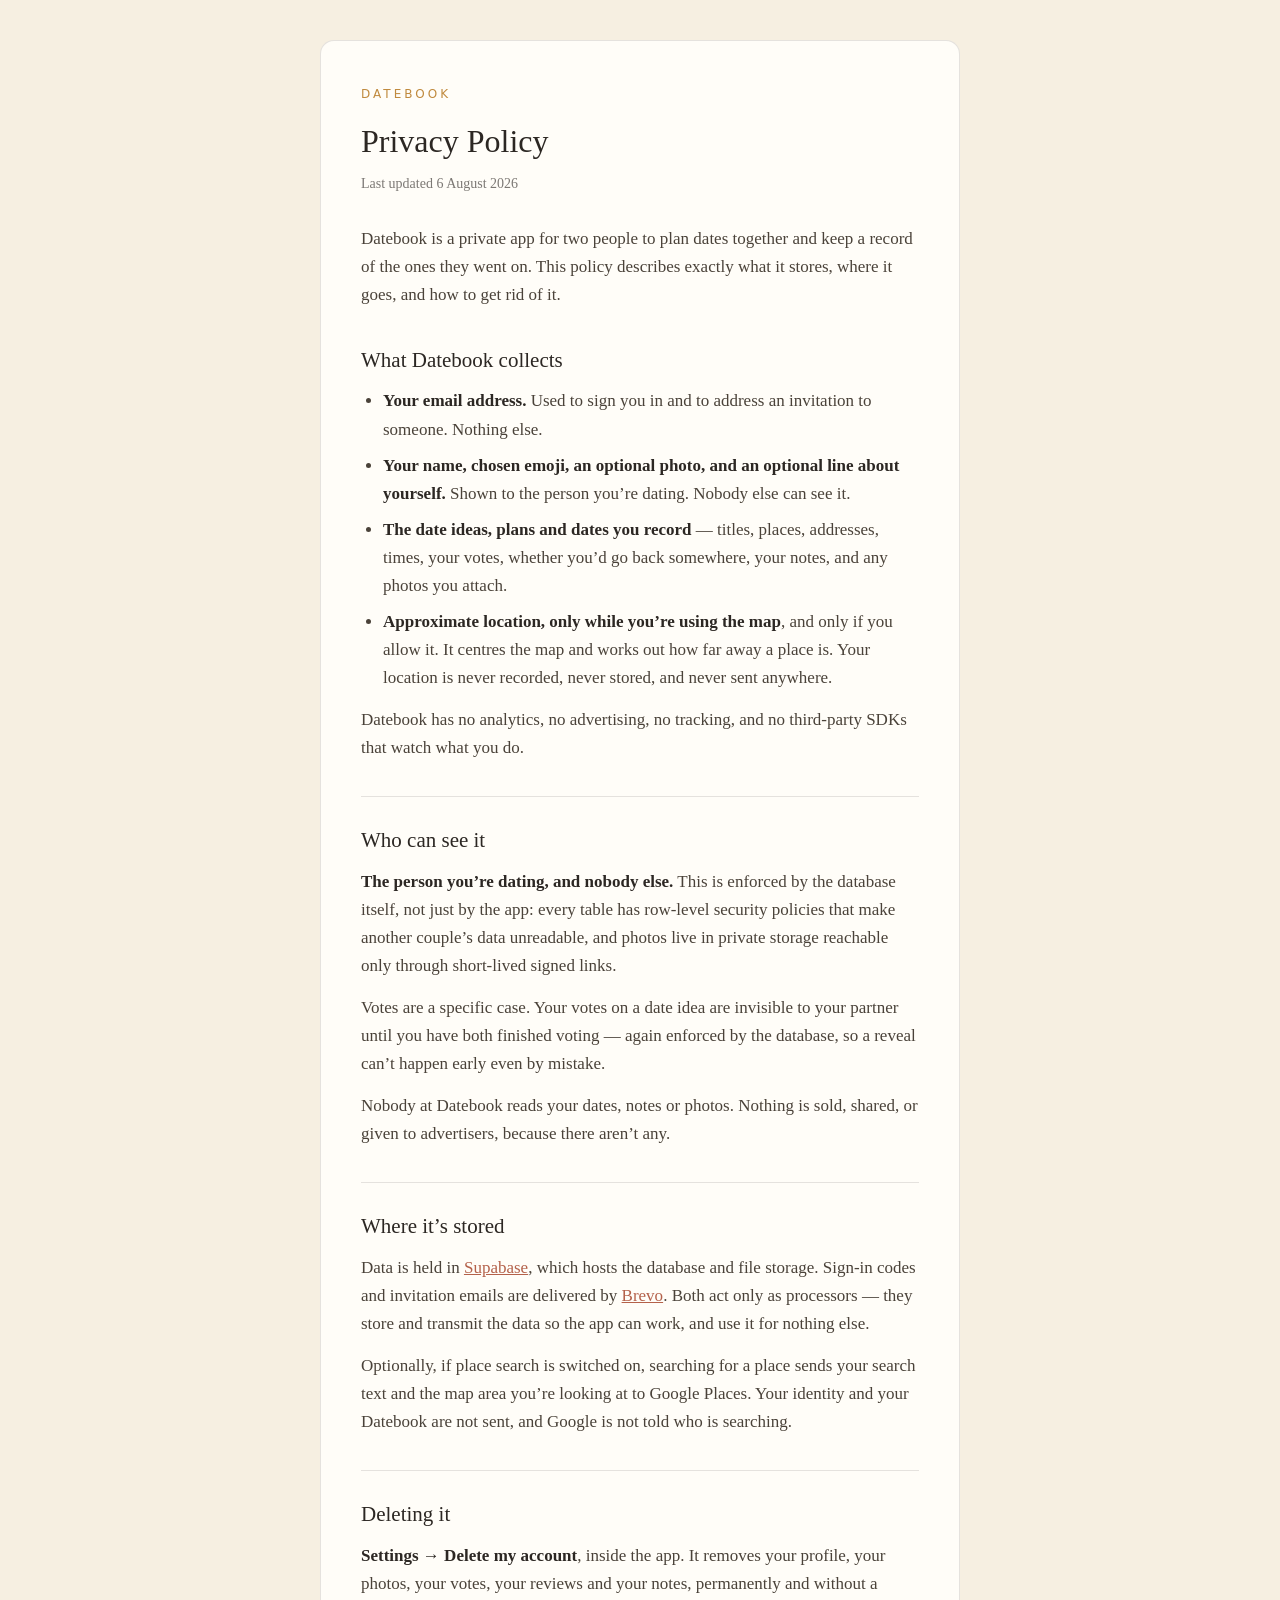
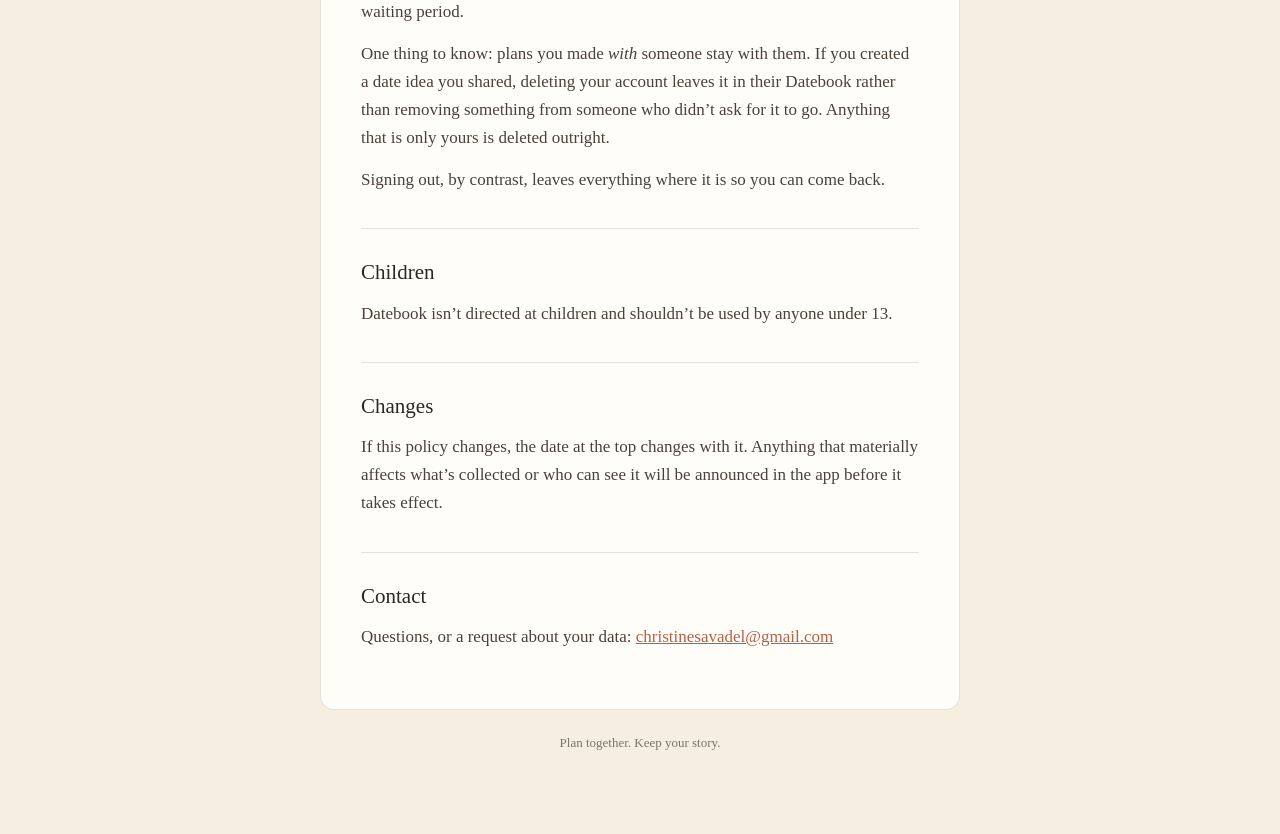
==== privacy.html @ 8da7a086 "The privacy policy, somewhere a browser can reach it App Store Connect wants a URL. The app repo is " ====
<!doctype html>
<html lang="en">
  <head>
    <meta charset="utf-8" />
    <meta name="viewport" content="width=device-width, initial-scale=1" />
    <title>Datebook — Privacy Policy</title>
    <meta
      name="description"
      content="What Datebook stores, who can see it, and how to delete it."
    />
    <style>
      /* Self-contained: no fonts, scripts or images fetched from anywhere, so
         the page works offline, loads instantly, and cannot itself become a
         way of tracking whoever reads a privacy policy. */
      :root {
        --paper: #f6efe1;
        --card: #fffdf8;
        --ink: #2c2723;
        --ink-soft: #4a4239;
        --muted: rgba(44, 39, 35, 0.62);
        --line: rgba(44, 39, 35, 0.12);
        --terracotta: #b4614a;
        --gold: #c08a3e;
      }
      * { box-sizing: border-box; }
      body {
        margin: 0;
        padding: 40px 20px 80px;
        background: var(--paper);
        color: var(--ink-soft);
        font-family: Georgia, "Times New Roman", serif;
        font-size: 17px;
        line-height: 1.65;
      }
      main {
        max-width: 640px;
        margin: 0 auto;
        background: var(--card);
        border: 1px solid var(--line);
        border-radius: 14px;
        padding: 44px 40px;
      }
      .eyebrow {
        margin: 0;
        font-size: 12px;
        letter-spacing: 3px;
        text-transform: uppercase;
        color: var(--gold);
        font-family: system-ui, -apple-system, sans-serif;
      }
      h1 { margin: 10px 0 4px; font-size: 32px; font-weight: normal; color: var(--ink); }
      .updated { margin: 0 0 30px; font-size: 14px; color: var(--muted); }
      h2 {
        margin: 34px 0 10px;
        font-size: 21px;
        font-weight: normal;
        color: var(--ink);
        border-top: 1px solid var(--line);
        padding-top: 26px;
      }
      h2:first-of-type { border-top: none; padding-top: 0; }
      p { margin: 0 0 14px; }
      strong { color: var(--ink); }
      a { color: var(--terracotta); }
      ul { margin: 0 0 14px; padding-left: 22px; }
      li { margin-bottom: 8px; }
      footer {
        max-width: 640px;
        margin: 22px auto 0;
        text-align: center;
        font-size: 13px;
        color: var(--muted);
      }
      @media (max-width: 560px) {
        body { padding: 24px 14px 60px; }
        main { padding: 30px 22px; border-radius: 12px; }
        h1 { font-size: 27px; }
      }
    </style>
  </head>
  <body>
    <main>
      <p class="eyebrow">Datebook</p>
      <h1>Privacy Policy</h1>
      <p class="updated">Last updated 6 August 2026</p>

      <p>
        Datebook is a private app for two people to plan dates together and keep a record of
        the ones they went on. This policy describes exactly what it stores, where it goes,
        and how to get rid of it.
      </p>

      <h2>What Datebook collects</h2>
      <ul>
        <li>
          <strong>Your email address.</strong> Used to sign you in and to address an
          invitation to someone. Nothing else.
        </li>
        <li>
          <strong>Your name, chosen emoji, an optional photo, and an optional line about
          yourself.</strong> Shown to the person you&rsquo;re dating. Nobody else can see it.
        </li>
        <li>
          <strong>The date ideas, plans and dates you record</strong> — titles, places,
          addresses, times, your votes, whether you&rsquo;d go back somewhere, your notes,
          and any photos you attach.
        </li>
        <li>
          <strong>Approximate location, only while you&rsquo;re using the map</strong>, and
          only if you allow it. It centres the map and works out how far away a place is.
          Your location is never recorded, never stored, and never sent anywhere.
        </li>
      </ul>
      <p>
        Datebook has no analytics, no advertising, no tracking, and no third-party SDKs that
        watch what you do.
      </p>

      <h2>Who can see it</h2>
      <p>
        <strong>The person you&rsquo;re dating, and nobody else.</strong> This is enforced by
        the database itself, not just by the app: every table has row-level security policies
        that make another couple&rsquo;s data unreadable, and photos live in private storage
        reachable only through short-lived signed links.
      </p>
      <p>
        Votes are a specific case. Your votes on a date idea are invisible to your partner
        until you have both finished voting — again enforced by the database, so a reveal
        can&rsquo;t happen early even by mistake.
      </p>
      <p>
        Nobody at Datebook reads your dates, notes or photos. Nothing is sold, shared, or
        given to advertisers, because there aren&rsquo;t any.
      </p>

      <h2>Where it&rsquo;s stored</h2>
      <p>
        Data is held in <a href="https://supabase.com">Supabase</a>, which hosts the database
        and file storage. Sign-in codes and invitation emails are delivered by
        <a href="https://www.brevo.com">Brevo</a>. Both act only as processors — they store
        and transmit the data so the app can work, and use it for nothing else.
      </p>
      <p>
        Optionally, if place search is switched on, searching for a place sends your search
        text and the map area you&rsquo;re looking at to Google Places. Your identity and your
        Datebook are not sent, and Google is not told who is searching.
      </p>

      <h2>Deleting it</h2>
      <p>
        <strong>Settings → Delete my account</strong>, inside the app. It removes your
        profile, your photos, your votes, your reviews and your notes, permanently and
        without a waiting period.
      </p>
      <p>
        One thing to know: plans you made <em>with</em> someone stay with them. If you created
        a date idea you shared, deleting your account leaves it in their Datebook rather than
        removing something from someone who didn&rsquo;t ask for it to go. Anything that is
        only yours is deleted outright.
      </p>
      <p>Signing out, by contrast, leaves everything where it is so you can come back.</p>

      <h2>Children</h2>
      <p>
        Datebook isn&rsquo;t directed at children and shouldn&rsquo;t be used by anyone under
        13.
      </p>

      <h2>Changes</h2>
      <p>
        If this policy changes, the date at the top changes with it. Anything that materially
        affects what&rsquo;s collected or who can see it will be announced in the app before
        it takes effect.
      </p>

      <h2>Contact</h2>
      <p>
        Questions, or a request about your data:
        <a href="mailto:christinesavadel@gmail.com">christinesavadel@gmail.com</a>
      </p>
    </main>
    <footer>Plan together. Keep your story.</footer>
  </body>
</html>
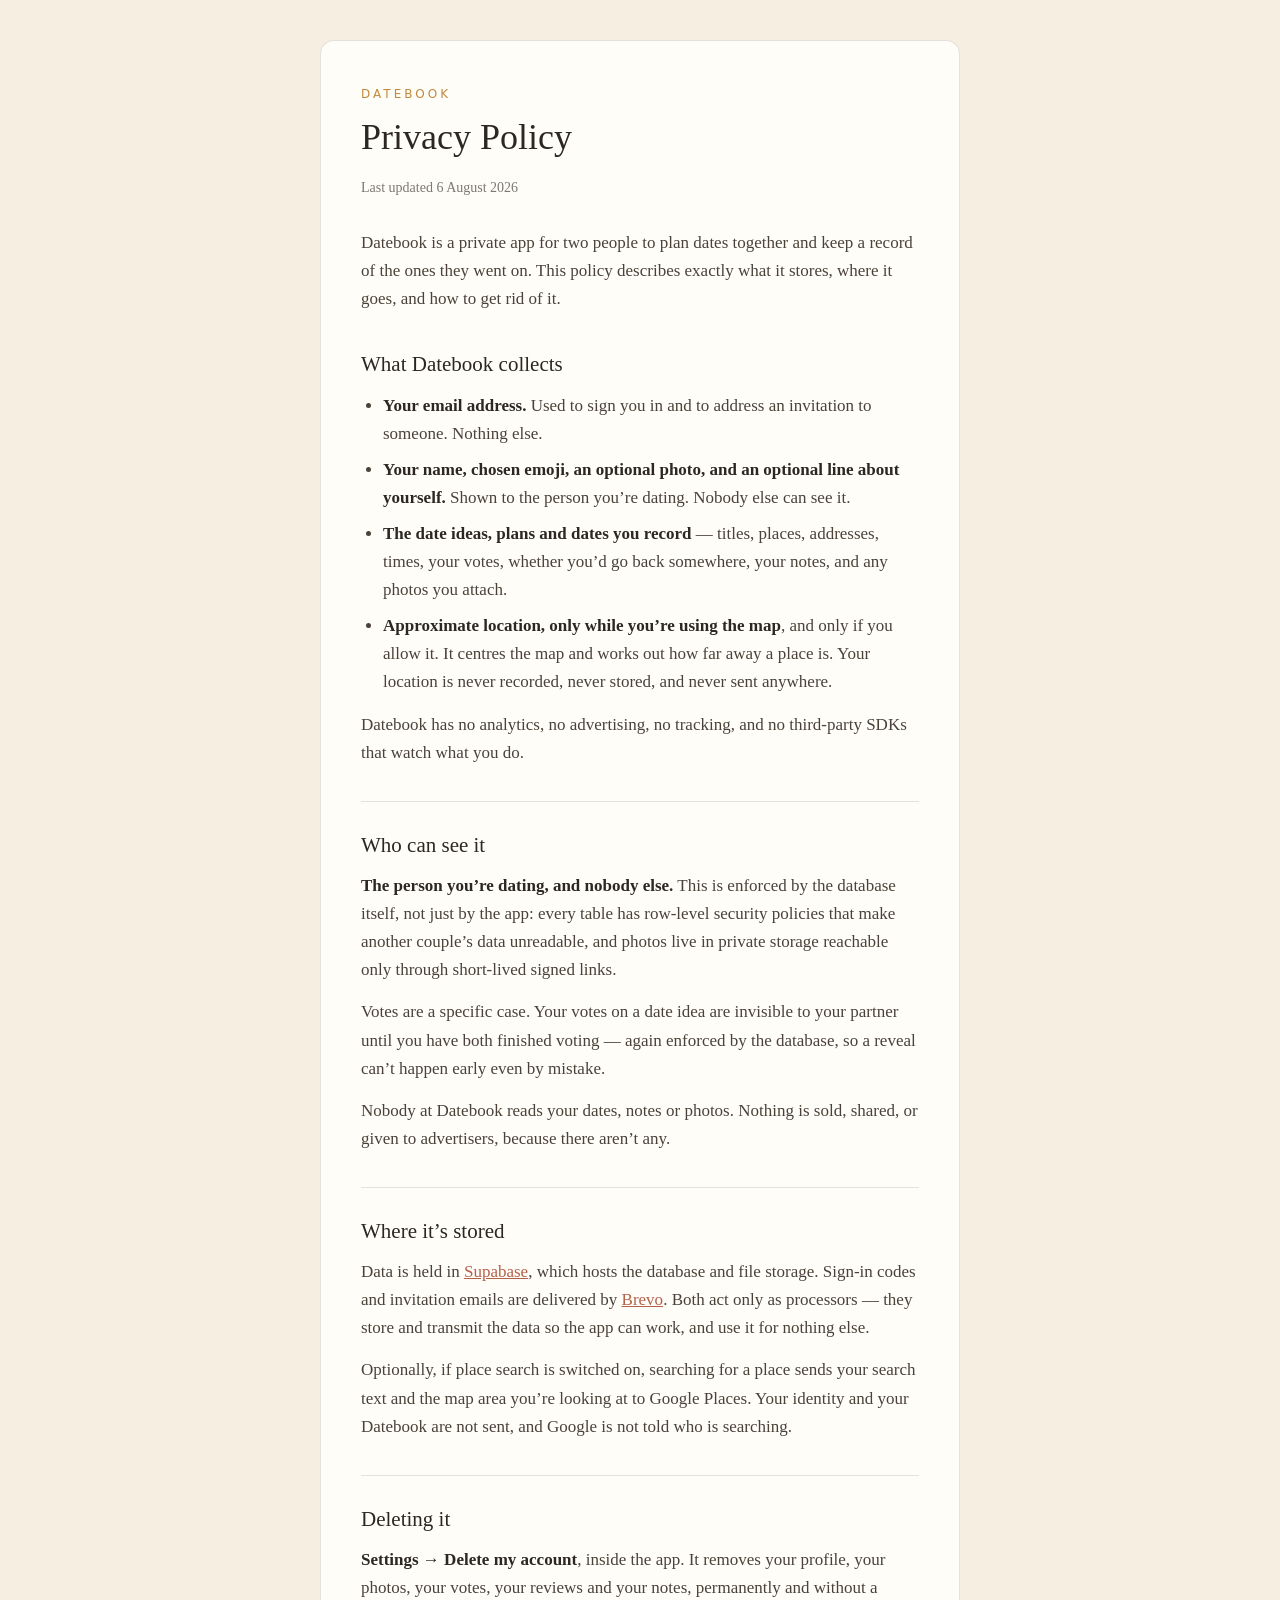
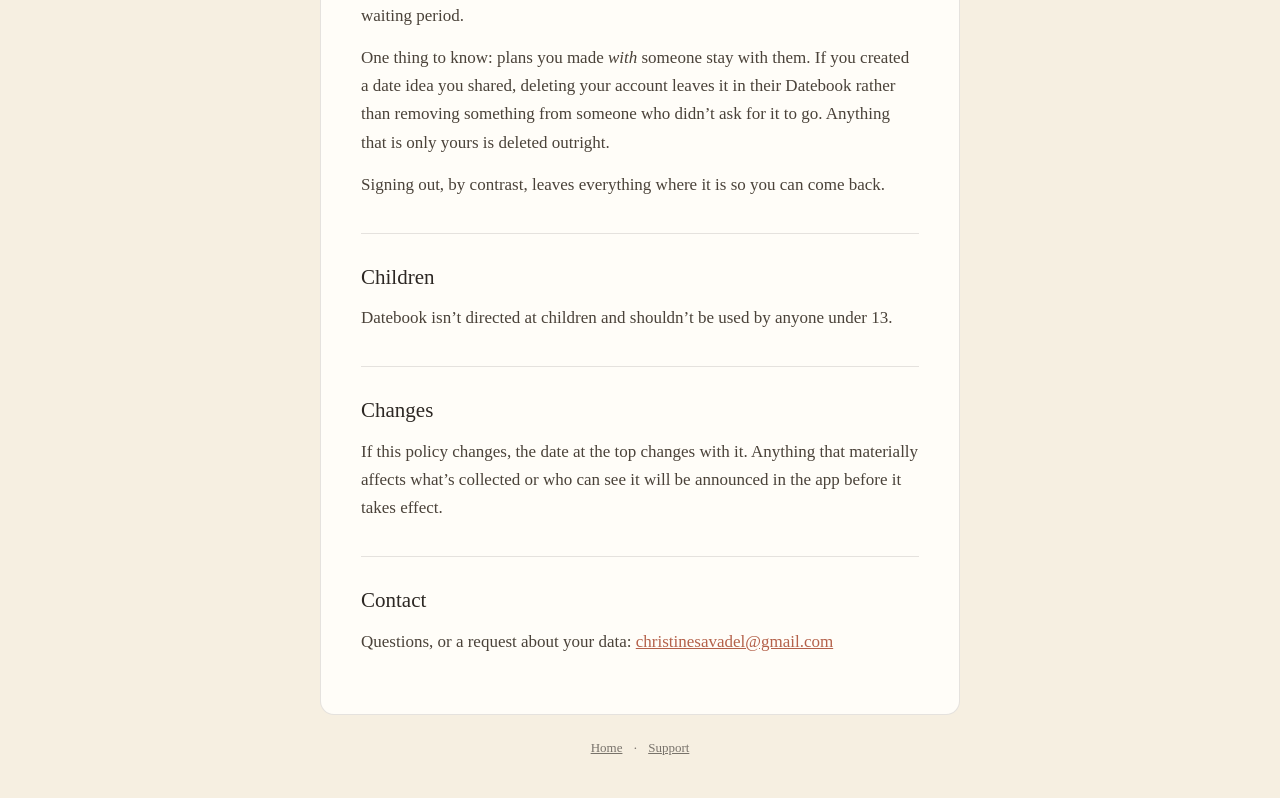
==== commit e5f4574d: "A landing page, a support page, and a handler for share links Three things the app needs from a webs" ====
--- a/privacy.html
+++ b/privacy.html
@@ -8,78 +8,11 @@
       name="description"
       content="What Datebook stores, who can see it, and how to delete it."
     />
-    <style>
-      /* Self-contained: no fonts, scripts or images fetched from anywhere, so
-         the page works offline, loads instantly, and cannot itself become a
-         way of tracking whoever reads a privacy policy. */
-      :root {
-        --paper: #f6efe1;
-        --card: #fffdf8;
-        --ink: #2c2723;
-        --ink-soft: #4a4239;
-        --muted: rgba(44, 39, 35, 0.62);
-        --line: rgba(44, 39, 35, 0.12);
-        --terracotta: #b4614a;
-        --gold: #c08a3e;
-      }
-      * { box-sizing: border-box; }
-      body {
-        margin: 0;
-        padding: 40px 20px 80px;
-        background: var(--paper);
-        color: var(--ink-soft);
-        font-family: Georgia, "Times New Roman", serif;
-        font-size: 17px;
-        line-height: 1.65;
-      }
-      main {
-        max-width: 640px;
-        margin: 0 auto;
-        background: var(--card);
-        border: 1px solid var(--line);
-        border-radius: 14px;
-        padding: 44px 40px;
-      }
-      .eyebrow {
-        margin: 0;
-        font-size: 12px;
-        letter-spacing: 3px;
-        text-transform: uppercase;
-        color: var(--gold);
-        font-family: system-ui, -apple-system, sans-serif;
-      }
-      h1 { margin: 10px 0 4px; font-size: 32px; font-weight: normal; color: var(--ink); }
-      .updated { margin: 0 0 30px; font-size: 14px; color: var(--muted); }
-      h2 {
-        margin: 34px 0 10px;
-        font-size: 21px;
-        font-weight: normal;
-        color: var(--ink);
-        border-top: 1px solid var(--line);
-        padding-top: 26px;
-      }
-      h2:first-of-type { border-top: none; padding-top: 0; }
-      p { margin: 0 0 14px; }
-      strong { color: var(--ink); }
-      a { color: var(--terracotta); }
-      ul { margin: 0 0 14px; padding-left: 22px; }
-      li { margin-bottom: 8px; }
-      footer {
-        max-width: 640px;
-        margin: 22px auto 0;
-        text-align: center;
-        font-size: 13px;
-        color: var(--muted);
-      }
-      @media (max-width: 560px) {
-        body { padding: 24px 14px 60px; }
-        main { padding: 30px 22px; border-radius: 12px; }
-        h1 { font-size: 27px; }
-      }
-    </style>
+    <link rel="stylesheet" href="style.css" />
   </head>
   <body>
     <main>
+      <article>
       <p class="eyebrow">Datebook</p>
       <h1>Privacy Policy</h1>
       <p class="updated">Last updated 6 August 2026</p>
@@ -178,7 +111,12 @@
         Questions, or a request about your data:
         <a href="mailto:christinesavadel@gmail.com">christinesavadel@gmail.com</a>
       </p>
+      </article>
     </main>
-    <footer>Plan together. Keep your story.</footer>
+    <footer>
+      <a href="/datebook-web/">Home</a>
+      <span aria-hidden="true">·</span>
+      <a href="support.html">Support</a>
+    </footer>
   </body>
 </html>
--- a/style.css
+++ b/style.css
@@ -0,0 +1,164 @@
+/* Shared by every page here. Self-contained on purpose: no fonts, scripts or
+   images fetched from anywhere, so a site that says it doesn't track people
+   doesn't quietly call out to three other companies to render itself. */
+:root {
+  --paper: #f6efe1;
+  --card: #fffdf8;
+  --ink: #2c2723;
+  --ink-soft: #4a4239;
+  --muted: rgba(44, 39, 35, 0.62);
+  --line: rgba(44, 39, 35, 0.12);
+  --terracotta: #b4614a;
+  --gold: #c08a3e;
+}
+
+* {
+  box-sizing: border-box;
+}
+
+body {
+  margin: 0;
+  padding: 40px 20px 40px;
+  background: var(--paper);
+  color: var(--ink-soft);
+  font-family: Georgia, 'Times New Roman', serif;
+  font-size: 17px;
+  line-height: 1.65;
+}
+
+main {
+  max-width: 640px;
+  margin: 0 auto;
+  background: var(--card);
+  border: 1px solid var(--line);
+  border-radius: 14px;
+  padding: 44px 40px;
+}
+
+.eyebrow {
+  margin: 0;
+  font-size: 12px;
+  letter-spacing: 3px;
+  text-transform: uppercase;
+  color: var(--gold);
+  font-family: system-ui, -apple-system, sans-serif;
+}
+
+h1 {
+  margin: 12px 0 18px;
+  font-size: 36px;
+  line-height: 1.15;
+  font-weight: normal;
+  color: var(--ink);
+}
+
+.lead {
+  margin: 0 0 8px;
+  font-size: 18px;
+}
+
+.steps {
+  margin-top: 34px;
+  border-top: 1px solid var(--line);
+}
+
+.steps > div {
+  padding-top: 22px;
+  margin-top: 22px;
+}
+
+.steps > div + div {
+  border-top: 1px solid var(--line);
+}
+
+.steps h2 {
+  margin: 0 0 6px;
+  font-size: 13px;
+  letter-spacing: 2px;
+  text-transform: uppercase;
+  color: var(--terracotta);
+  font-family: system-ui, -apple-system, sans-serif;
+}
+
+.steps p {
+  margin: 0;
+}
+
+.status {
+  margin: 34px 0 0;
+  padding-top: 24px;
+  border-top: 1px solid var(--line);
+  font-size: 15px;
+  color: var(--muted);
+}
+
+/* Long-form pages: privacy, support. */
+.updated {
+  margin: 0 0 30px;
+  font-size: 14px;
+  color: var(--muted);
+}
+
+article h2 {
+  margin: 34px 0 10px;
+  font-size: 21px;
+  font-weight: normal;
+  color: var(--ink);
+  border-top: 1px solid var(--line);
+  padding-top: 26px;
+}
+
+article h2:first-of-type {
+  border-top: none;
+  padding-top: 0;
+}
+
+p {
+  margin: 0 0 14px;
+}
+
+strong {
+  color: var(--ink);
+}
+
+a {
+  color: var(--terracotta);
+}
+
+ul {
+  margin: 0 0 14px;
+  padding-left: 22px;
+}
+
+li {
+  margin-bottom: 8px;
+}
+
+footer {
+  max-width: 640px;
+  margin: 22px auto 0;
+  text-align: center;
+  font-size: 13px;
+  color: var(--muted);
+}
+
+footer a {
+  color: var(--muted);
+}
+
+footer span {
+  margin: 0 8px;
+}
+
+@media (max-width: 560px) {
+  body {
+    padding: 24px 14px 40px;
+  }
+  main {
+    padding: 30px 22px;
+    border-radius: 12px;
+  }
+  h1 {
+    font-size: 29px;
+  }
+}
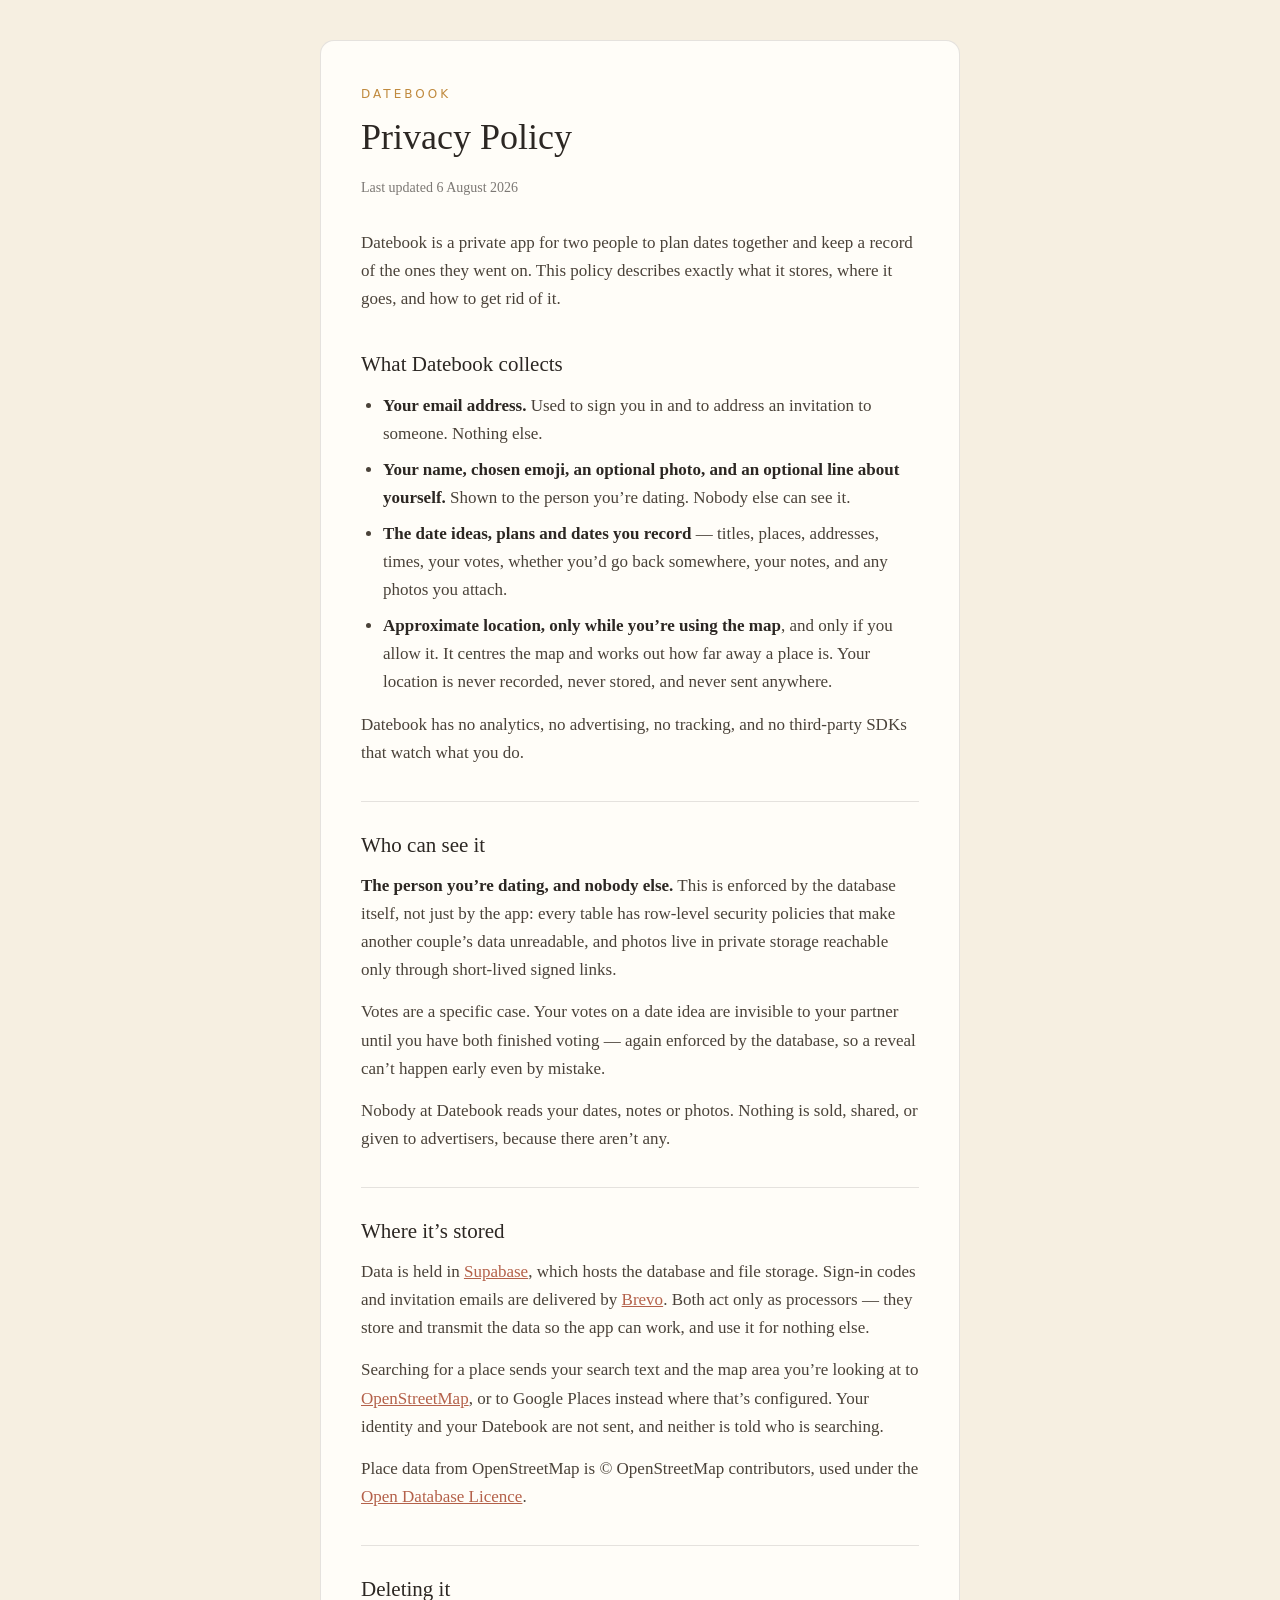
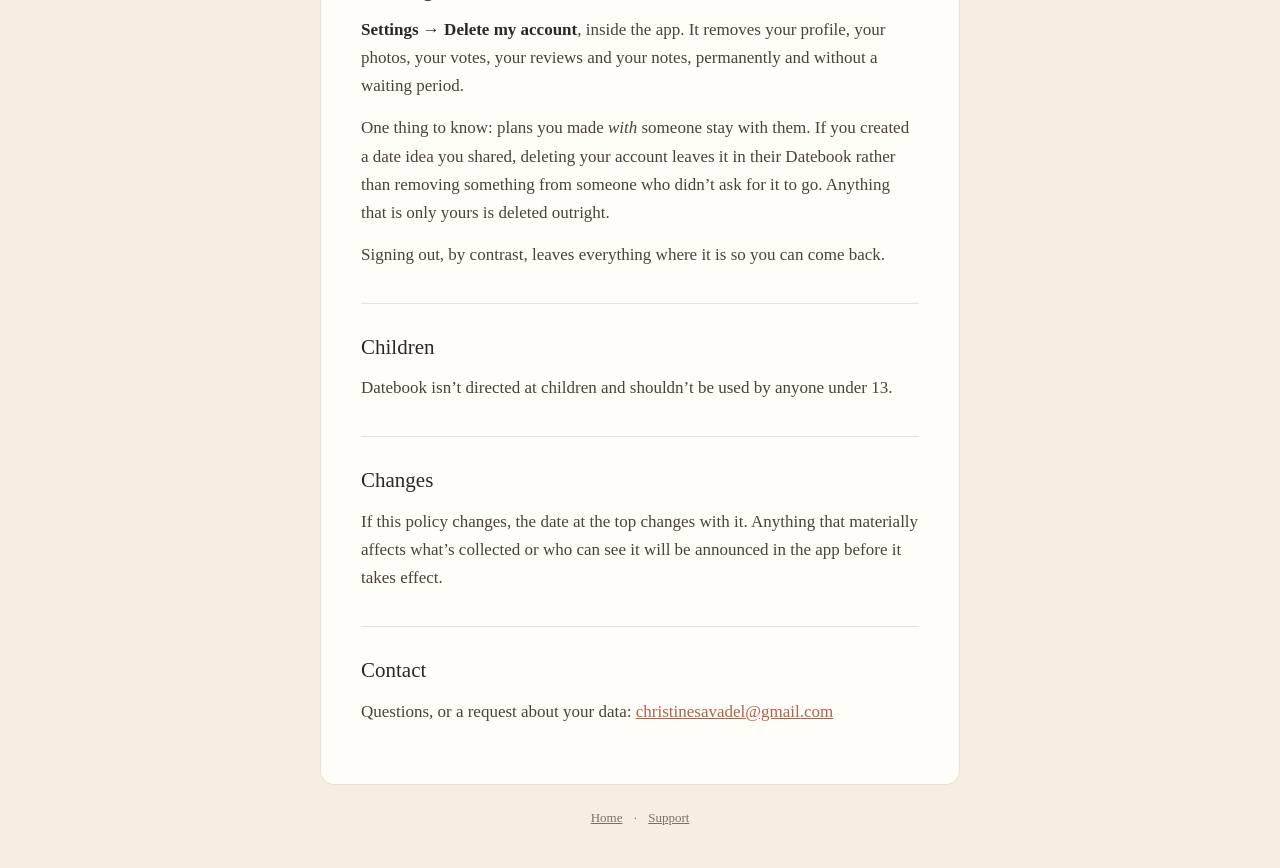
==== commit 46cc6511: "Name OpenStreetMap in the privacy policy The policy named Google Places and not OpenStreetMap, which" ====
--- a/privacy.html
+++ b/privacy.html
@@ -74,9 +74,14 @@
         and transmit the data so the app can work, and use it for nothing else.
       </p>
       <p>
-        Optionally, if place search is switched on, searching for a place sends your search
-        text and the map area you&rsquo;re looking at to Google Places. Your identity and your
-        Datebook are not sent, and Google is not told who is searching.
+        Searching for a place sends your search text and the map area you&rsquo;re looking at
+        to <a href="https://www.openstreetmap.org">OpenStreetMap</a>, or to Google Places
+        instead where that&rsquo;s configured. Your identity and your Datebook are not sent,
+        and neither is told who is searching.
+      </p>
+      <p>
+        Place data from OpenStreetMap is © OpenStreetMap contributors, used under the
+        <a href="https://www.openstreetmap.org/copyright">Open Database Licence</a>.
       </p>
 
       <h2>Deleting it</h2>
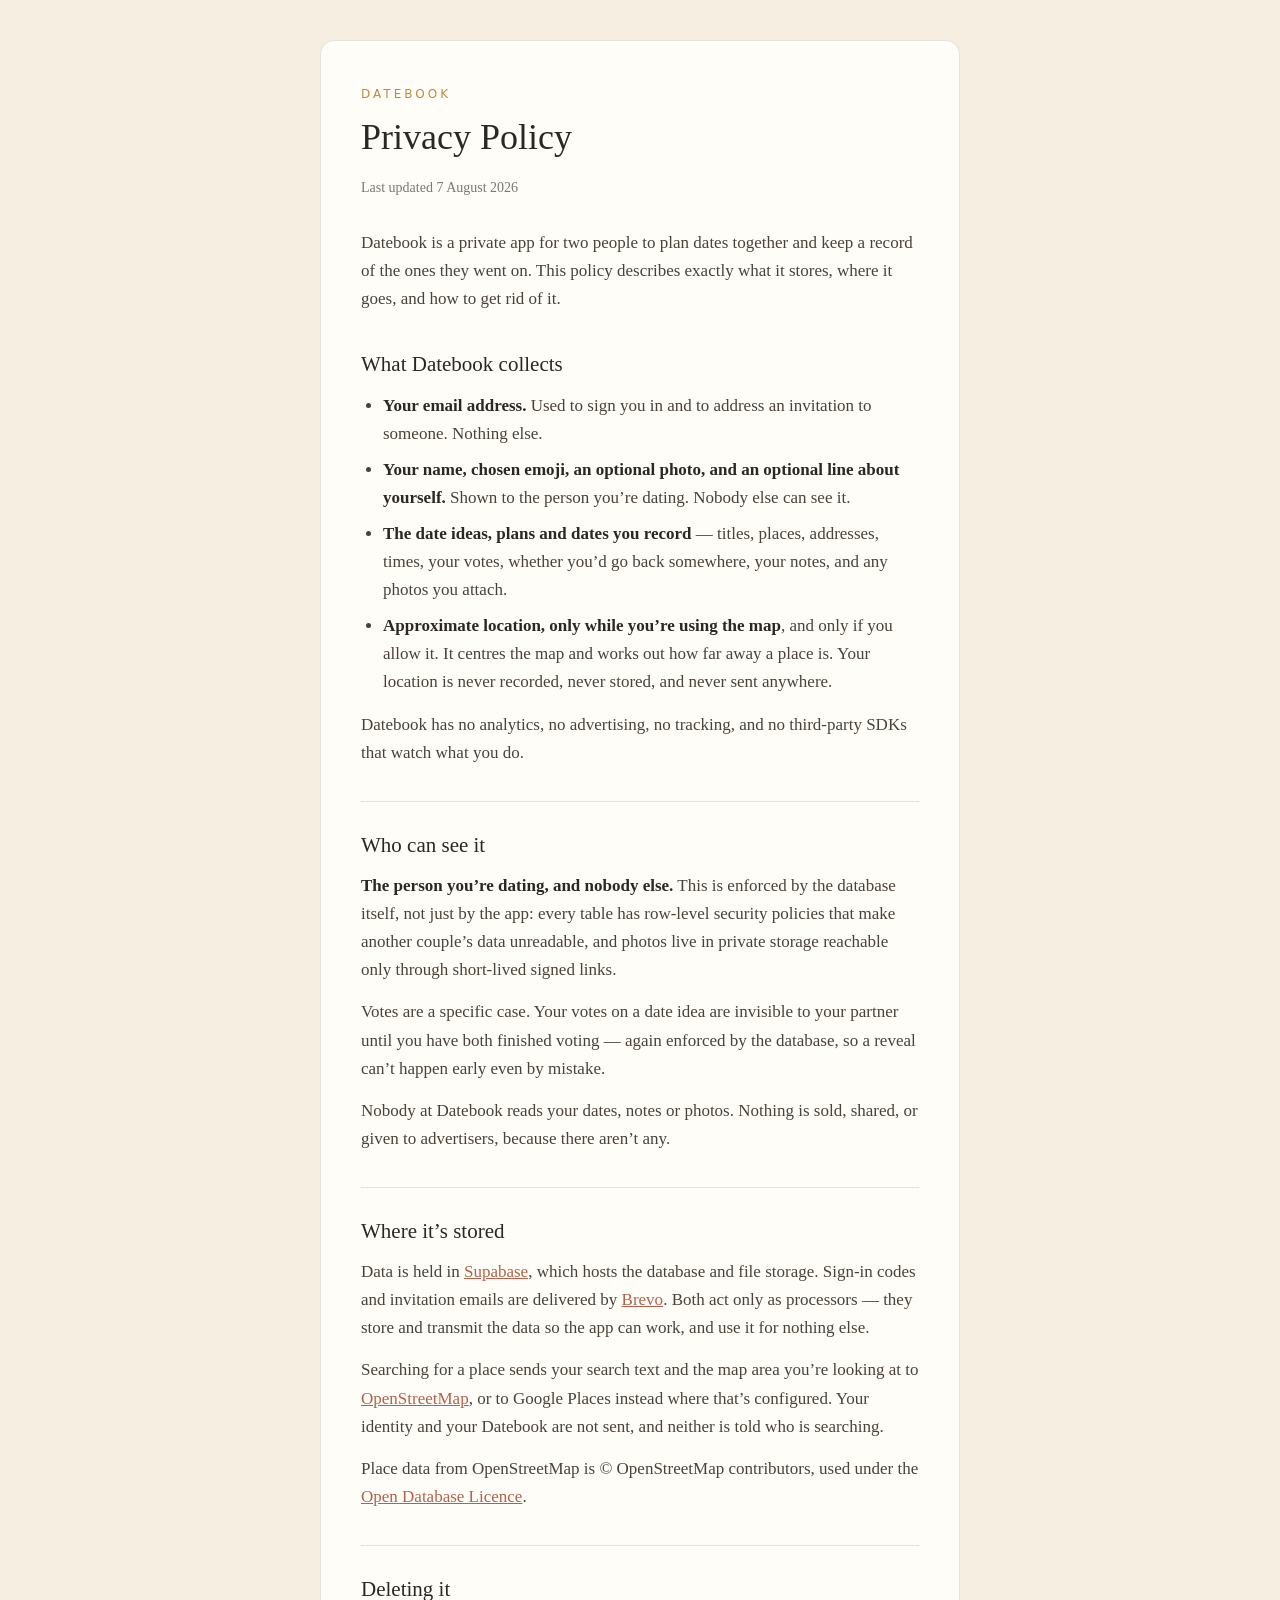
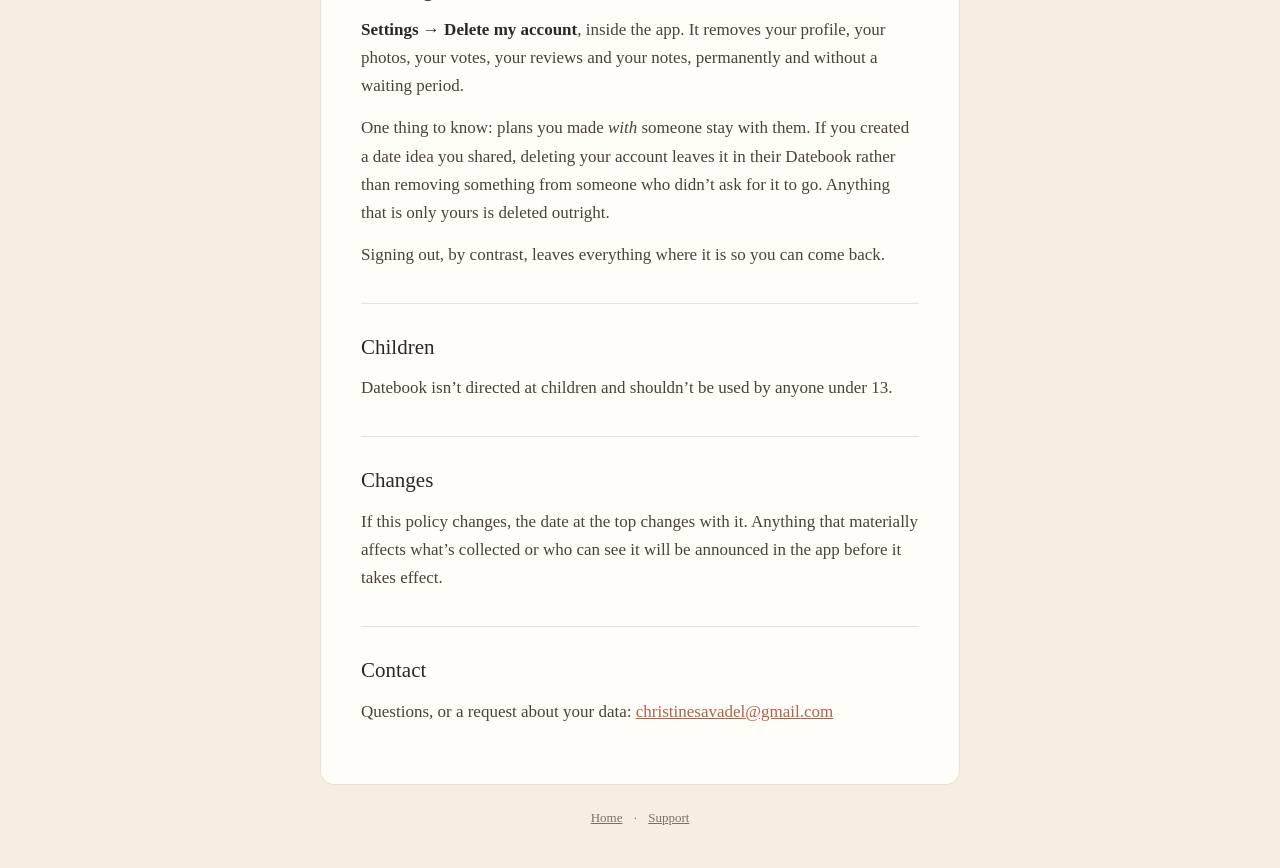
==== commit e55045d9: "Date the privacy policy to when it last changed Co-Authored-By: Claude Opus 5 <noreply@anthropic.com" ====
--- a/privacy.html
+++ b/privacy.html
@@ -15,7 +15,7 @@
       <article>
       <p class="eyebrow">Datebook</p>
       <h1>Privacy Policy</h1>
-      <p class="updated">Last updated 6 August 2026</p>
+      <p class="updated">Last updated 7 August 2026</p>
 
       <p>
         Datebook is a private app for two people to plan dates together and keep a record of
